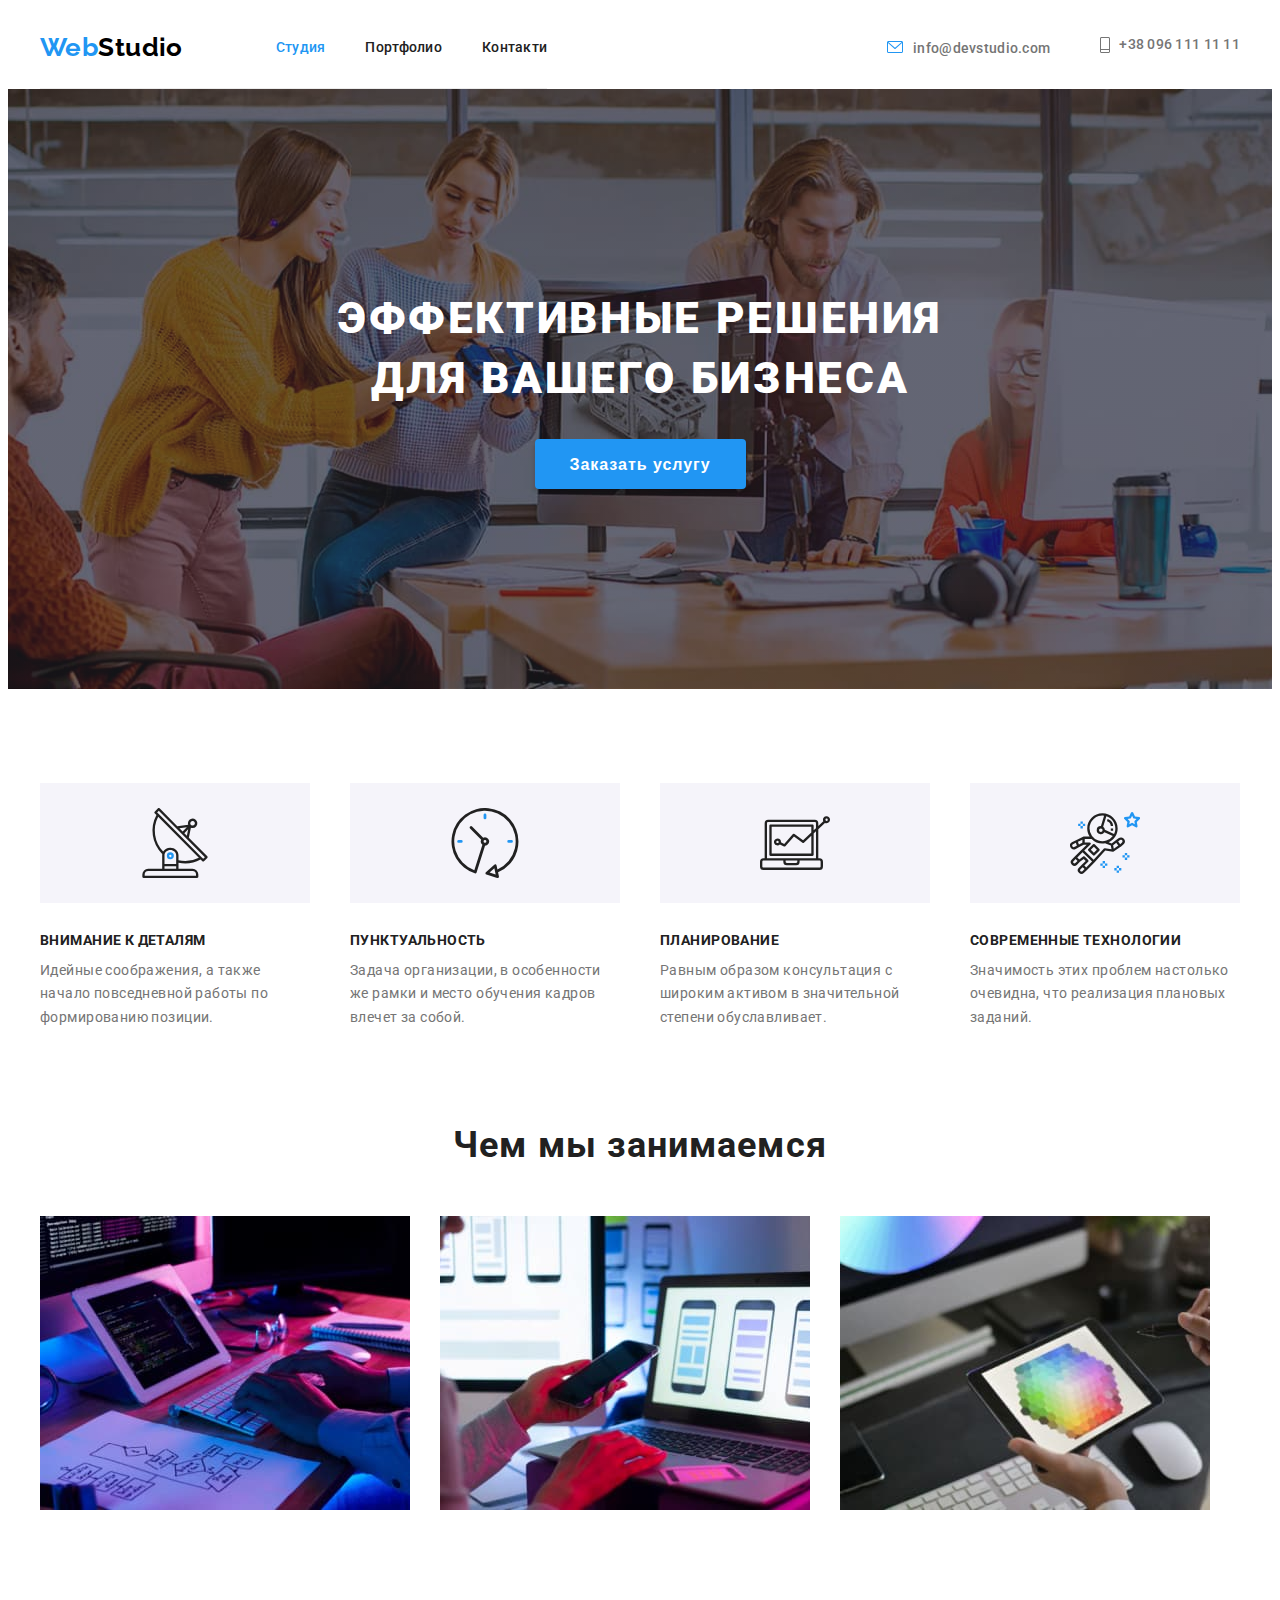
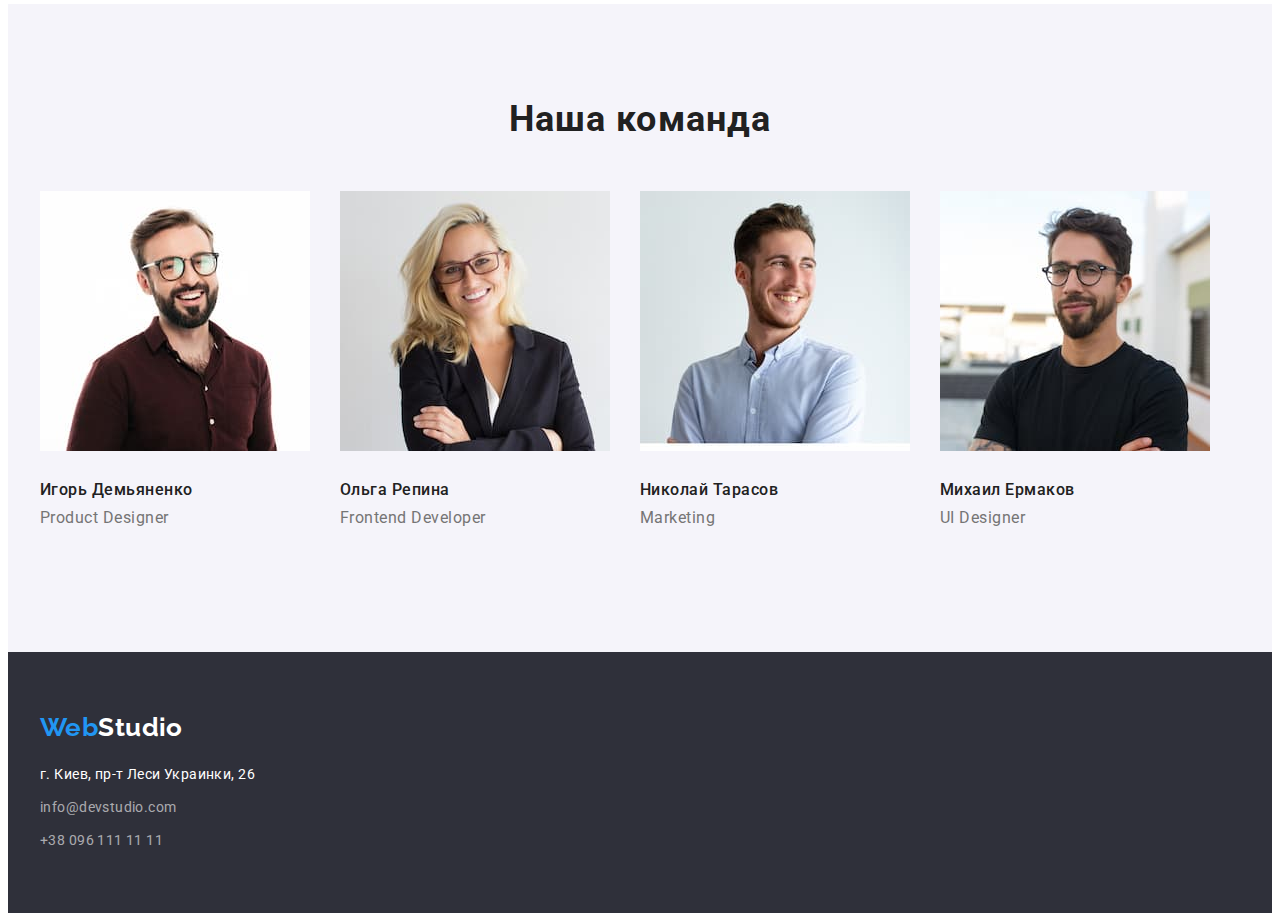
==== index.html @ 9625bd76 "создает фоновьіе изображения" ====
<!DOCTYPE html>
<html lang="ru">
  <head>
    <meta charset="UTF-8" />
    <meta http-equiv="X-UA-Compatible" content="IE=edge" />
    <meta name="viewport" content="width=, initial-scale=1.0" />
    <title>Студия</title>
    <link
      href="https://fonts.googleapis.com/css2?family=Raleway:wght@700&family=Roboto:wght@400;500;700;900&display=swap"
      rel="stylesheet"
    />
    <link
      rel="stylesheet"
      href="https://cdnjs.cloudflare.com/ajax/libs/modern-normalize/1.1.0/modern-normalize.min.css"
      integrity="sha512-wpPYUAdjBVSE4KJnH1VR1HeZfpl1ub8YT/NKx4PuQ5NmX2tKuGu6U/JRp5y+Y8XG2tV+wKQpNHVUX03MfMFn9Q=="
      crossorigin="anonymous"
      referrerpolicy="no-referrer"
    />
    <link rel="stylesheet" href="./css/styles.css" />
  </head>
  <body>
    <!--навігація сайту-->
    <header>
      <div class="container main-nav">
        <nav class="header">
          <a href="/" class="logo">Web<span class="logo-dark">Studio</span> </a>
          <ul class="site-nav list">
            <li class="item">
              <a href="./index.html" class="link current">Студия</a>
            </li>
            <li class="item">
              <a href="./portfolio.html" class="link">Портфолио</a>
            </li>
            <li class="item"><a href="#" class="link">Контакти</a></li>
          </ul>
        </nav>

        <ul class="contacts list">
          <li class="item">
            <a href="mailto:info@devstudio.com" class="link icon-mail">
              info@devstudio.com</a
            >
          </li>
          <li class="item">
            <a href="tel:+380961111111" class="link icon-tel">
              +38 096 111 11 11</a
            >
          </li>
        </ul>
      </div>
    </header>

    <!--main-->

    <main>
      <section class="hero">
        <div class="container">
          <h1 class="hero-title">Эффективные решения для вашего бизнеса</h1>
          <button type="button" class="btn">Заказать услугу</button>
        </div>
      </section>

      <section class="section">
        <div class="container">
          <h2 class="section-title visually-hidden">Особенности</h2>
          <ul class="preference list">
            <li>
              <h3 class="preference-title icon-antenna">Внимание к деталям</h3>
              <p class="preference-item">
                Идейные соображения, а также начало повседневной работы по
                формированию позиции.
              </p>
            </li>
            <li>
              <h3 class="preference-title icon-clock">Пунктуальность</h3>
              <p class="preference-item">
                Задача организации, в особенности же рамки и место обучения
                кадров влечет за собой.
              </p>
            </li>
            <li>
              <h3 class="preference-title icon-vect">Планирование</h3>
              <p class="preference-item">
                Равным образом консультация с широким активом в значительной
                степени обуславливает.
              </p>
            </li>
            <li>
              <h3 class="preference-title icon-astr">Современные технологии</h3>
              <p class="preference-item">
                Значимость этих проблем настолько очевидна, что реализация
                плановых заданий.
              </p>
            </li>
          </ul>
        </div>
      </section>

      <!--возможности-->

      <section class="section no-padding">
        <div class="container">
          <h2 class="section-title">Чем мы занимаемся</h2>

          <ul class="work list">
            <li class="work-item">
              <img
                src="./images/img-1.jpg"
                alt="разработка для ПК"
                width="370"
              />
            </li>
            <li class="work-item">
              <img
                src="./images/img-2.jpg"
                alt="разработка мобильньіх приложений"
                width="370"
              />
            </li>
            <li>
              <img
                src="./images/img-3.jpg"
                alt="работа с планшетом"
                width="370"
              />
            </li>
          </ul>
        </div>
      </section>

      <!--команда-->

      <section class="section team-section">
        <div class="container">
          <h2 class="section-title">Наша команда</h2>
          <ul class="team list">
            <li class="teacher">
              <img
                src="./images/img-4.jpg"
                alt="фото Игоря Демьяненко"
                width="270"
              />
              <div class="team-text">
                <h3 class="team-title">Игорь Демьяненко</h3>
                <p class="team-item">Product Designer</p>
              </div>
            </li>
            <li class="teacher">
              <img
                src="./images/img-5.jpg"
                alt="фото Ольги Репиной"
                width="270"
              />
              <div class="team-text">
                <h3 class="team-title">Ольга Репина</h3>
                <p class="team-item">Frontend Developer</p>
              </div>
            </li>
            <li class="teacher">
              <img
                src="./images/img-6.jpg"
                alt="фото Николая Тарасова"
                width="270"
              />
              <div class="team-text">
                <h3 class="team-title">Николай Тарасов</h3>
                <p class="team-item">Marketing</p>
              </div>
            </li>
            <li class="teacher">
              <img
                src="./images/img-7.jpg"
                alt="фото Михаила Ермакова"
                width="270"
              />
              <div class="team-text">
                <h3 class="team-title">Михаил Ермаков</h3>
                <p class="team-item">UI Designer</p>
              </div>
            </li>
          </ul>
        </div>
      </section>
    </main>

    <!--футер контактні дані-->
    <footer class="footer">
      <div class="container">
        <a href="/" class="logo-footer"
          >Web<span class="logo-light">Studio</span></a
        >
        <address>
          <ul class="list">
            <li class="address-item">
              <a class="map footer-margin" href="">
                г. Киев, пр-т Леси Украинки, 26</a
              >
            </li>
            <li class="address-item">
              <a
                class="link-footer footer-margin"
                href="mailto:info@devstudio.com"
                >info@devstudio.com</a
              >
            </li>
            <li class="address-item">
              <a class="link-footer" href="tel:+380961111111"
                >+38 096 111 11 11</a
              >
            </li>
          </ul>
        </address>
      </div>
    </footer>
  </body>
</html>
---- css/styles.css ----
:root {
  --primary-color-text: #757575;
  --color-accent: #2196f3;
  --color-title: #212121;
  --bgc-dark: #2f303a;
  --bgc-light: #f5f4fa;
  --bgc-wight: #ffffff;
  --backdown-tipical: 94px;
  --card-set-gap: 30px;
}

body {
  font-family: "Roboto", sans-serif;
  color: var(--primary-color-text);
  font-size: 14px;
  line-height: 1.71;
  letter-spacing: 0.03em;
}

/*---- утилитьі------*/
.list {
  list-style: none;
  text-decoration: none;
}

a {
  text-decoration: none;
  display: inline-block;
}

h1,
h2,
h3,
li,
p {
  margin: 0;
}

ul {
  margin: 0;
  padding-left: 0;
}

img {
  display: block;
  max-width: 100%;
  height: auto;
}

/*-----header ------ */

.container {
  width: 1200px;
  padding-left: 15px;
  padding-right: 15px;
  margin-left: auto;
  margin-right: auto;
}

.section {
  padding-top: var(--backdown-tipical);
  padding-bottom: var(--backdown-tipical);
}

.logo {
  font-family: "Raleway";
  font-weight: 700;
  font-size: 26px;
  line-height: 1.19;

  padding-top: 24px;
  padding-bottom: 25px;
  margin-right: 93px;

  display: inline-block;

  color: var(--color-accent);
}

.logo-dark {
  color: #000000;
}

.header .link.current {
  color: var(--color-accent);
}

.header {
  display: flex;
  margin-right: auto;
  border-bottom: 1px solid #ececec;
}

.main-nav,
.site-nav {
  display: flex;
  align-items: center;
}

.site-nav .item:not(:last-child) {
  margin-right: 40px;
}

.site-nav .link {
  font-weight: 500;
  font-size: 14px;
  line-height: 1.2;
  letter-spacing: 0.02em;
  color: var(--color-title);
}

.site-nav .link:hover,
.site-nav .link:focus {
  color: var(--color-accent);
}

.contacts {
  display: flex;
  align-items: center;
}

.contacts .item:not(:last-child) {
  margin-right: 50px;
}

.contacts .item {
  /* vertical-align: sub; */
  align-items: center;
}

.contacts .link {
  display: inline-flex;
  /* align-items: center; */
  /* vertical-align: sub; */

  font-weight: 500;
  font-size: 14px;
  line-height: 1.14;
  letter-spacing: 0.02em;

  color: var(--primary-color-text);
}

.contacts .link:hover,
.contacts .link:focus {
  color: var(--color-accent);
}

.icon-mail::before {
  content: "";
  width: 16px;
  height: 12px;
  margin-right: 10px;
  background-image: url(../images/mail.svg);
  background-size: contain;
}

.icon-tel::before {
  content: "";
  width: 10px;
  height: 16px;
  margin-right: 9px;
  background-image: url(../images/tel.svg);
  background-size: contain;
}
/*-----HERO------------*/
.hero {
  background-color: var(--bgc-dark);
  text-align: center;
  padding-top: 200px;
  padding-bottom: 200px;
  background-image: linear-gradient(
      to right,
      rgba(47, 48, 58, 0.4),
      rgba(47, 48, 58, 0.4)
    ),
    url("../images/hero-img.jpg ");
  background-position: center;
  background-size: cover;
}

.hero-title {
  font-weight: 900;
  font-size: 44px;
  line-height: 1.36;
  letter-spacing: 0.06em;
  text-transform: uppercase;

  width: 696px;
  margin: auto;

  color: #ffffff;
}

.btn {
  background: var(--color-accent);
  border: 1px solid transparent;

  font-weight: 700;
  font-size: 16px;
  line-height: 1.87;
  letter-spacing: 0.06em;

  min-width: 200px;
  height: 50px;
  box-shadow: 0px 4px 4px rgba(0, 0, 0, 0.15);
  border-radius: 4px;
  padding: 10px 34px;
  margin-top: 30px;

  color: #ffffff;
  cursor: pointer;
}

.btn:hover,
.btn:focus {
  background-color: rgb(24, 140, 232);
}

.section-title {
  font-weight: 700;
  font-size: 36px;
  line-height: 1.17;
  letter-spacing: 0.03em;
  text-align: center;
  margin-bottom: 50px;

  color: var(--color-title);
}

.work {
  /* margin-top: 50px; */
  display: flex;
  /* margin-left: -30px;
  margin-top: -30px; */
}

.work-item {
  margin-right: 30px;
}

.visually-hidden {
  position: absolute;
  clip: rect(0 0 0 0);
  width: 1px;
  height: 1px;
  margin: -1px;
  border: 0;
  padding: 0;
}

/*-------- preference -----------*/
.preference {
  padding-left: 0;
  display: flex;
  justify-content: space-between;
}

.no-padding {
  padding-top: calc(-1 * var(--backdown-tipical));
}

.preference-title {
  font-weight: 700;
  font-size: 14px;
  line-height: 1.14;
  text-transform: uppercase;
  padding-bottom: 10px;

  color: var(--color-title);
}

.preference-title::before {
  display: block;
  content: "";
  height: 120px;
  background-size: 70px;
  background-position: center;
  background-repeat: no-repeat;
  margin-bottom: 30px;
  background-color: #f5f4fa;
}

.icon-antenna::before {
  background-image: url(../images/antenna-1.svg);
}

.icon-clock::before {
  background-image: url(../images/clock.svg);
}

.icon-vect::before {
  background-image: url(../images/Vector.svg);
}

.icon-astr::before {
  background-image: url(../images/astronaut.svg);
}

.preference-item {
  max-width: 270px;
}

/*-------- team ------------*/

.team {
  /* text-align: center; */
  display: flex;
}

.team > .teacher:not(:last-child) {
  margin-right: 30px;
  /* flex-basis: calc(100% / 4 - var(--card-set-gap)); */
}

.team-section {
  background-color: #f5f4fa;
}

.team-title {
  font-weight: 500;
  font-size: 16px;
  line-height: 1.18;
  letter-spacing: 0.03em;

  color: var(--color-title);
}

.team-item {
  font-size: 16px;
  line-height: 1.18;
  letter-spacing: 0.03em;

  color: var(--primary-color-text);

  margin-top: 10px;
  /* margin-bottom: 16px; */
}

/* .team-item::after {
  display: block;
  content: "";
  height: 44px;
  background-color: orchid;
} */

.icon-fb::after {
  background-image: url(../images/);
}

.team-text {
  padding-top: var(--card-set-gap);
  padding-bottom: var(--card-set-gap);
}

/*-------- footer ---------*/

.footer {
  background-color: var(--bgc-dark);
  padding-top: 60px;
  padding-bottom: 60px;
}

.logo-light {
  color: #ffffff;
}

.logo-footer {
  font-family: "Raleway";
  font-weight: 700;
  font-size: 26px;
  line-height: 1.19;

  display: inline-block;
  color: var(--color-accent);
  margin-bottom: 20px;
}

address {
  font-style: normal;
}

.map {
  color: #ffffff;
}

.address-item {
  margin-bottom: 9px;
}

.address-item:last-child {
  margin-bottom: 0;
}

.link-footer {
  color: rgba(255, 255, 255, 0.6);
}

.link-footer:hover,
.link-footer:focus {
  color: #ffffff;
}

/*-------- portfolio ---------*/

.button {
  font-family: "Roboto", sans-serif;
  font-weight: 500;
  font-size: 16px;
  line-height: 1.63;
  letter-spacing: 0.03em;

  border: 1px solid transparent;
  border-radius: 4px;
  min-width: 73px;
  padding: 6px 22px;
  background: #f5f4fa;

  cursor: pointer;
}

.button:hover,
.button:focus {
  background: #2196f3;
  color: #ffffff;
}

.button-item {
  margin-right: 8px;
}

.button-item:last-child {
  margin-right: 0;
}

.button-list {
  display: flex;
  flex-wrap: wrap;
  justify-content: center;
  margin-bottom: 50px;
}

.gallery-title {
  font-weight: 700;
  font-size: 18px;
  line-height: 2;

  letter-spacing: 0.06em;

  color: var(--color-title);
}
.gallery-item {
  font-size: 16px;
  line-height: 1.88;
  margin-top: 4px;

  color: var(--primary-color-text);
}

.gallery {
  padding: 0;
  margin: 0;
  list-style: none;
  margin-top: calc(-1 * var(--card-set-gap));
  margin-right: calc(-1 * var(--card-set-gap));

  display: flex;
  flex-wrap: wrap;
}

.gallery > .card-item {
  margin-right: var(--card-set-gap);
  margin-top: var(--card-set-gap);
  flex-basis: calc(100% / 3 - var(--card-set-gap));
}

/* .card-list:nth-child(3n) {
  margin-right: 0px;
} */

.card-text {
  padding-top: 20px;
  padding-right: 24px;
  padding-bottom: 20px;
  padding-left: 24px;
  border: 1px solid #eeeeee;
}
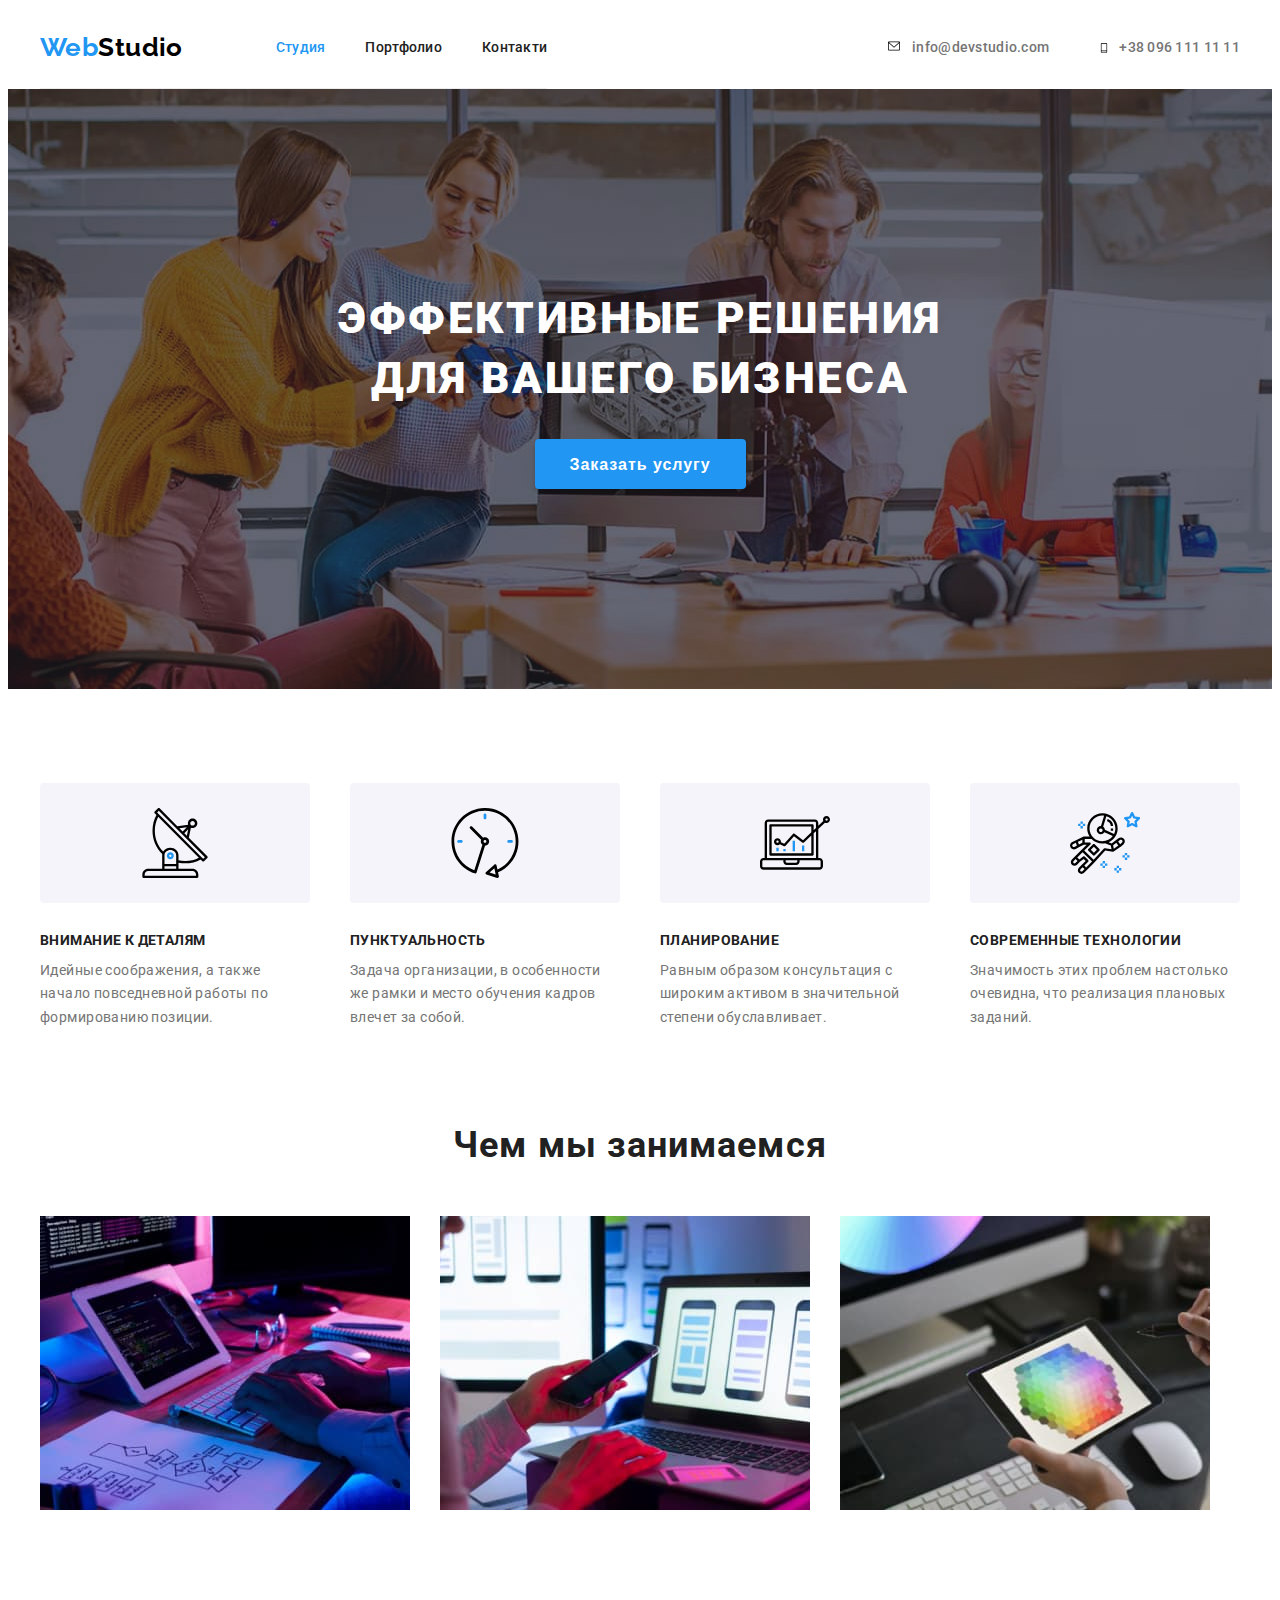
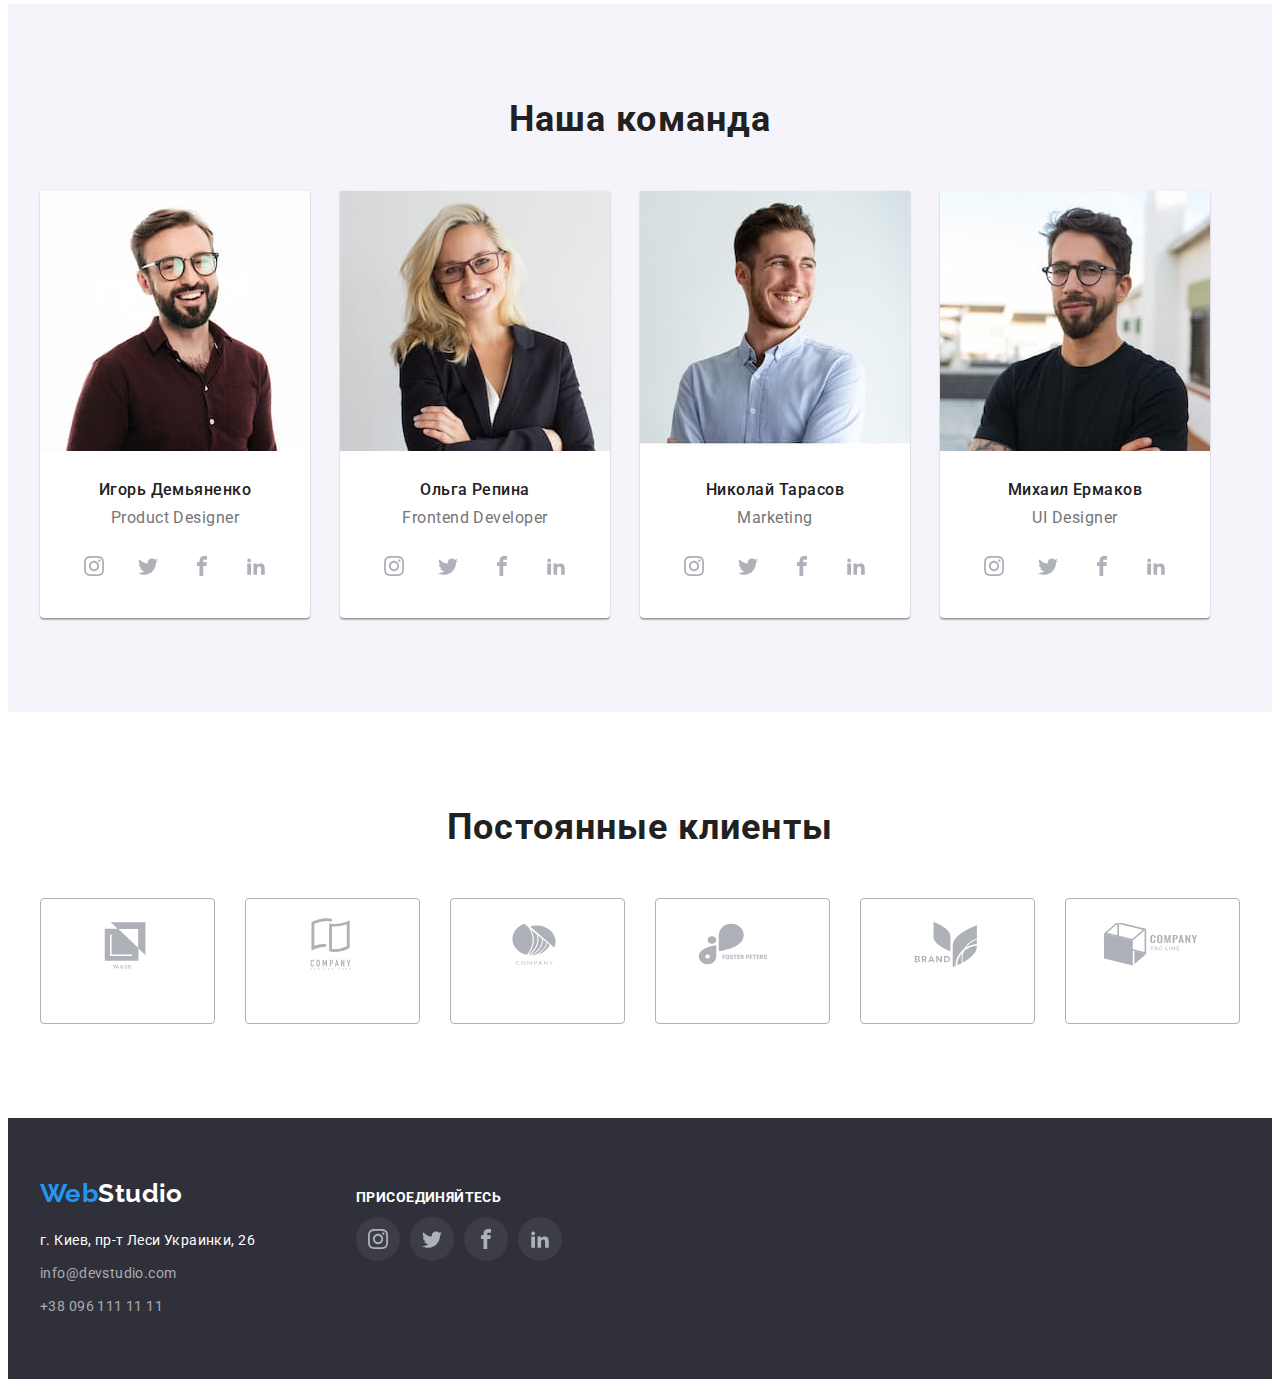
==== commit e5ae9c23: "создает декоративньіе элементьі" ====
--- a/index.html
+++ b/index.html
@@ -36,13 +36,19 @@
         </nav>
 
         <ul class="contacts list">
-          <li class="item">
-            <a href="mailto:info@devstudio.com" class="link icon-mail">
+          <li class="icon-item">
+            <a href="mailto:info@devstudio.com" class="icon-link link">
+              <svg class="icon-img" width="16" height="12">
+                <use href="./images/icons.svg#icon-mail"></use>
+              </svg>
               info@devstudio.com</a
             >
           </li>
-          <li class="item">
-            <a href="tel:+380961111111" class="link icon-tel">
+          <li class="icon-item">
+            <a href="tel:+380961111111" class="icon-link link">
+              <svg class="icon-img" width="10" height="16">
+                <use href="./images/icons.svg#icon-tel"></use>
+              </svg>
               +38 096 111 11 11</a
             >
           </li>
@@ -65,6 +71,11 @@
           <h2 class="section-title visually-hidden">Особенности</h2>
           <ul class="preference list">
             <li>
+              <div class="preference-icon">
+                <svg width="70" height="70">
+                  <use href="./images/icons.svg#icon-antenna-1"></use>
+                </svg>
+              </div>
               <h3 class="preference-title icon-antenna">Внимание к деталям</h3>
               <p class="preference-item">
                 Идейные соображения, а также начало повседневной работы по
@@ -72,21 +83,36 @@
               </p>
             </li>
             <li>
-              <h3 class="preference-title icon-clock">Пунктуальность</h3>
+              <div class="preference-icon">
+                <svg width="70" height="70">
+                  <use href="./images/icons.svg#icon-clock"></use>
+                </svg>
+              </div>
+              <h3 class="preference-title">Пунктуальность</h3>
               <p class="preference-item">
                 Задача организации, в особенности же рамки и место обучения
                 кадров влечет за собой.
               </p>
             </li>
             <li>
-              <h3 class="preference-title icon-vect">Планирование</h3>
+              <div class="preference-icon">
+                <svg width="70" height="70">
+                  <use href="./images/icons.svg#icon-vector"></use>
+                </svg>
+              </div>
+              <h3 class="preference-title">Планирование</h3>
               <p class="preference-item">
                 Равным образом консультация с широким активом в значительной
                 степени обуславливает.
               </p>
             </li>
             <li>
-              <h3 class="preference-title icon-astr">Современные технологии</h3>
+              <div class="preference-icon">
+                <svg width="70" height="70">
+                  <use href="./images/icons.svg#icon-astronaut"></use>
+                </svg>
+              </div>
+              <h3 class="preference-title">Современные технологии</h3>
               <p class="preference-item">
                 Значимость этих проблем настолько очевидна, что реализация
                 плановых заданий.
@@ -143,6 +169,40 @@
               <div class="team-text">
                 <h3 class="team-title">Игорь Демьяненко</h3>
                 <p class="team-item">Product Designer</p>
+
+                <ul class="masters-soc-list">
+                  <li class="masters-soc-item list">
+                    <a href="" class="masters-soc-link">
+                      <svg class="masters-soc-icon" width="20" height="20">
+                        <use href="./images/icons.svg#icon-instagram"></use>
+                      </svg>
+                    </a>
+                  </li>
+
+                  <li class="masters-soc-item list">
+                    <a href="" class="masters-soc-link">
+                      <svg class="masters-soc-icon" width="20" height="20">
+                        <use href="./images/icons.svg#icon-twitter1"></use>
+                      </svg>
+                    </a>
+                  </li>
+
+                  <li class="masters-soc-item list">
+                    <a href="" class="masters-soc-link">
+                      <svg class="masters-soc-icon" width="20" height="20">
+                        <use href="./images/icons.svg#icon-facebook1"></use>
+                      </svg>
+                    </a>
+                  </li>
+
+                  <li class="masters-soc-item list">
+                    <a href="" class="masters-soc-link">
+                      <svg class="masters-soc-icon" width="20" height="20">
+                        <use href="./images/icons.svg#icon-linkedin"></use>
+                      </svg>
+                    </a>
+                  </li>
+                </ul>
               </div>
             </li>
             <li class="teacher">
@@ -154,6 +214,40 @@
               <div class="team-text">
                 <h3 class="team-title">Ольга Репина</h3>
                 <p class="team-item">Frontend Developer</p>
+
+                <ul class="masters-soc-list">
+                  <li class="masters-soc-item list">
+                    <a href="" class="masters-soc-link">
+                      <svg class="masters-soc-icon" width="20" height="20">
+                        <use href="./images/icons.svg#icon-instagram"></use>
+                      </svg>
+                    </a>
+                  </li>
+
+                  <li class="masters-soc-item list">
+                    <a href="" class="masters-soc-link">
+                      <svg class="masters-soc-icon" width="20" height="20">
+                        <use href="./images/icons.svg#icon-twitter1"></use>
+                      </svg>
+                    </a>
+                  </li>
+
+                  <li class="masters-soc-item list">
+                    <a href="" class="masters-soc-link">
+                      <svg class="masters-soc-icon" width="20" height="20">
+                        <use href="./images/icons.svg#icon-facebook1"></use>
+                      </svg>
+                    </a>
+                  </li>
+
+                  <li class="masters-soc-item list">
+                    <a href="" class="masters-soc-link">
+                      <svg class="masters-soc-icon" width="20" height="20">
+                        <use href="./images/icons.svg#icon-linkedin"></use>
+                      </svg>
+                    </a>
+                  </li>
+                </ul>
               </div>
             </li>
             <li class="teacher">
@@ -165,6 +259,40 @@
               <div class="team-text">
                 <h3 class="team-title">Николай Тарасов</h3>
                 <p class="team-item">Marketing</p>
+
+                <ul class="masters-soc-list">
+                  <li class="masters-soc-item list">
+                    <a href="" class="masters-soc-link">
+                      <svg class="masters-soc-icon" width="20" height="20">
+                        <use href="./images/icons.svg#icon-instagram"></use>
+                      </svg>
+                    </a>
+                  </li>
+
+                  <li class="masters-soc-item list">
+                    <a href="" class="masters-soc-link">
+                      <svg class="masters-soc-icon" width="20" height="20">
+                        <use href="./images/icons.svg#icon-twitter1"></use>
+                      </svg>
+                    </a>
+                  </li>
+
+                  <li class="masters-soc-item list">
+                    <a href="" class="masters-soc-link">
+                      <svg class="masters-soc-icon" width="20" height="20">
+                        <use href="./images/icons.svg#icon-facebook1"></use>
+                      </svg>
+                    </a>
+                  </li>
+
+                  <li class="masters-soc-item list">
+                    <a href="" class="masters-soc-link">
+                      <svg class="masters-soc-icon" width="20" height="20">
+                        <use href="./images/icons.svg#icon-linkedin"></use>
+                      </svg>
+                    </a>
+                  </li>
+                </ul>
               </div>
             </li>
             <li class="teacher">
@@ -176,7 +304,93 @@
               <div class="team-text">
                 <h3 class="team-title">Михаил Ермаков</h3>
                 <p class="team-item">UI Designer</p>
-              </div>
+
+                <ul class="masters-soc-list">
+                  <li class="masters-soc-item list">
+                    <a href="" class="masters-soc-link">
+                      <svg class="masters-soc-icon" width="20" height="20">
+                        <use href="./images/icons.svg#icon-instagram"></use>
+                      </svg>
+                    </a>
+                  </li>
+
+                  <li class="masters-soc-item list">
+                    <a href="" class="masters-soc-link">
+                      <svg class="masters-soc-icon" width="20" height="20">
+                        <use href="./images/icons.svg#icon-twitter1"></use>
+                      </svg>
+                    </a>
+                  </li>
+
+                  <li class="masters-soc-item list">
+                    <a href="" class="masters-soc-link">
+                      <svg class="masters-soc-icon" width="20" height="20">
+                        <use href="./images/icons.svg#icon-facebook1"></use>
+                      </svg>
+                    </a>
+                  </li>
+
+                  <li class="masters-soc-item list">
+                    <a href="" class="masters-soc-link">
+                      <svg class="masters-soc-icon" width="20" height="20">
+                        <use href="./images/icons.svg#icon-linkedin"></use>
+                      </svg>
+                    </a>
+                  </li>
+                </ul>
+              </div>
+            </li>
+          </ul>
+        </div>
+      </section>
+
+      <!--клиенты-->
+
+      <section class="section client">
+        <div class="container">
+          <h2 class="client-title">Постоянные клиенты</h2>
+          <ul class="client-list list">
+            <li class="client-item">
+              <a>
+                <svg width="106" height="60">
+                  <use href="./images/icons.svg#icon-logo-ya"></use>
+                </svg>
+              </a>
+            </li>
+            <li class="client-item">
+              <a>
+                <svg width="106" height="60">
+                  <use href="./images/icons.svg#icon-logo-tagline"></use>
+                </svg>
+              </a>
+            </li>
+            <li class="client-item">
+              <a>
+                <svg width="106" height="60">
+                  <use href="./images/icons.svg#icon-logo-company"></use>
+                </svg>
+              </a>
+            </li>
+            <li class="client-item">
+              <a>
+                <svg width="106" height="60">
+                  <use href="./images/icons.svg#icon-logo-foster"></use>
+                </svg>
+              </a>
+            </li>
+            <li class="client-item">
+              <a>
+                <svg width="106" height="60">
+                  <use href="./images/icons.svg#icon-logo-brand"></use>
+                </svg>
+              </a>
+            </li>
+            <li class="client-item">
+              <a>
+                <svg width="106" height="60">
+                  <use href="./images/icons.svg#icon-logo-tag"></use>
+                </svg>
+              </a>
             </li>
           </ul>
         </div>
@@ -186,30 +400,71 @@
     <!--футер контактні дані-->
     <footer class="footer">
       <div class="container">
-        <a href="/" class="logo-footer"
-          >Web<span class="logo-light">Studio</span></a
-        >
-        <address>
-          <ul class="list">
-            <li class="address-item">
-              <a class="map footer-margin" href="">
-                г. Киев, пр-т Леси Украинки, 26</a
-              >
-            </li>
-            <li class="address-item">
-              <a
-                class="link-footer footer-margin"
-                href="mailto:info@devstudio.com"
-                >info@devstudio.com</a
-              >
-            </li>
-            <li class="address-item">
-              <a class="link-footer" href="tel:+380961111111"
-                >+38 096 111 11 11</a
-              >
-            </li>
-          </ul>
-        </address>
+        <div class="footer-soc">
+          <a href="/" class="logo-footer"
+            >Web<span class="logo-light">Studio</span></a
+          >
+          <address>
+            <ul class="list">
+              <li class="address-item">
+                <a class="map footer-margin" href="">
+                  г. Киев, пр-т Леси Украинки, 26</a
+                >
+              </li>
+              <li class="address-item">
+                <a
+                  class="link-footer footer-margin"
+                  href="mailto:info@devstudio.com"
+                  >info@devstudio.com</a
+                >
+              </li>
+              <li class="address-item">
+                <a class="link-footer" href="tel:+380961111111"
+                  >+38 096 111 11 11</a
+                >
+              </li>
+            </ul>
+          </address>
+        </div>
+
+        <div class="container soc-list">
+          <div>
+            <h4 class="join">Присоединяйтесь</h4>
+            <ul class="masters-soc-list">
+              <li class="masters-soc-item list">
+                <a href="" class="masters-soc-link">
+                  <svg class="masters-soc-icon" width="20" height="20">
+                    <use href="./images/icons.svg#icon-instagram"></use>
+                  </svg>
+                </a>
+              </li>
+
+              <li class="masters-soc-item list">
+                <a href="" class="masters-soc-link">
+                  <svg class="masters-soc-icon" width="20" height="20">
+                    <use href="./images/icons.svg#icon-twitter1"></use>
+                  </svg>
+                </a>
+              </li>
+
+              <li class="masters-soc-item list">
+                <a href="" class="masters-soc-link">
+                  <svg class="masters-soc-icon" width="20" height="20">
+                    <use href="./images/icons.svg#icon-facebook1"></use>
+                  </svg>
+                </a>
+              </li>
+
+              <li class="masters-soc-item list">
+                <a href="" class="masters-soc-link">
+                  <svg class="masters-soc-icon" width="20" height="20">
+                    <use href="./images/icons.svg#icon-linkedin"></use>
+                  </svg>
+                </a>
+              </li>
+            </ul>
+          </div>
+        </div>
       </div>
     </footer>
   </body>
--- a/css/styles.css
+++ b/css/styles.css
@@ -117,19 +117,15 @@
 .contacts {
   display: flex;
   align-items: center;
-}
-
-.contacts .item:not(:last-child) {
+  justify-content: center;
+}
+
+.contacts .icon-item:not(:last-child) {
   margin-right: 50px;
 }
 
-.contacts .item {
-  /* vertical-align: sub; */
-  align-items: center;
-}
-
 .contacts .link {
-  display: inline-flex;
+  display: flex;
   /* align-items: center; */
   /* vertical-align: sub; */
 
@@ -140,29 +136,23 @@
 
   color: var(--primary-color-text);
 }
-
 .contacts .link:hover,
 .contacts .link:focus {
   color: var(--color-accent);
 }
 
-.icon-mail::before {
-  content: "";
-  width: 16px;
-  height: 12px;
+.icon-img {
+  display: flex;
+  align-items: center;
+  justify-content: center;
+
   margin-right: 10px;
-  background-image: url(../images/mail.svg);
-  background-size: contain;
-}
-
-.icon-tel::before {
-  content: "";
-  width: 10px;
-  height: 16px;
-  margin-right: 9px;
-  background-image: url(../images/tel.svg);
-  background-size: contain;
-}
+}
+
+.icon-link:hover .icon-img {
+  fill: var(--color-accent);
+}
+
 /*-----HERO------------*/
 .hero {
   background-color: var(--bgc-dark);
@@ -270,42 +260,33 @@
   color: var(--color-title);
 }
 
-.preference-title::before {
-  display: block;
-  content: "";
-  height: 120px;
-  background-size: 70px;
-  background-position: center;
-  background-repeat: no-repeat;
-  margin-bottom: 30px;
-  background-color: #f5f4fa;
-}
-
-.icon-antenna::before {
-  background-image: url(../images/antenna-1.svg);
-}
-
-.icon-clock::before {
-  background-image: url(../images/clock.svg);
-}
-
-.icon-vect::before {
-  background-image: url(../images/Vector.svg);
-}
-
-.icon-astr::before {
-  background-image: url(../images/astronaut.svg);
-}
-
 .preference-item {
   max-width: 270px;
 }
 
+.preference-icon {
+  display: flex;
+  align-items: center;
+  justify-content: center;
+
+  background-color: var(--bgc-light);
+  height: 120px;
+  max-width: 270px;
+  margin-bottom: 30px;
+  border-radius: 4px;
+}
+
 /*-------- team ------------*/
 
 .team {
-  /* text-align: center; */
-  display: flex;
+  display: flex;
+}
+
+.teacher {
+  background-color: #ffffff;
+  box-shadow: 0px 1px 3px rgba(0, 0, 0, 0.12), 0px 1px 1px rgba(0, 0, 0, 0.14),
+    0px 2px 1px rgba(0, 0, 0, 0.2);
+  border-radius: 0px 0px 4px 4px;
 }
 
 .team > .teacher:not(:last-child) {
@@ -337,20 +318,42 @@
   /* margin-bottom: 16px; */
 }
 
-/* .team-item::after {
-  display: block;
-  content: "";
-  height: 44px;
-  background-color: orchid;
-} */
-
-.icon-fb::after {
-  background-image: url(../images/);
-}
-
 .team-text {
   padding-top: var(--card-set-gap);
   padding-bottom: var(--card-set-gap);
+  padding-right: 32px;
+  padding-left: 32px;
+  text-align: center;
+}
+
+.masters-soc-list {
+  display: flex;
+  justify-content: center;
+  margin-top: 16px;
+}
+
+.masters-soc-item + .masters-soc-item {
+  margin-left: 10px;
+}
+
+.masters-soc-link {
+  display: flex;
+  align-items: center;
+  justify-content: center;
+
+  width: 44px;
+  height: 44px;
+  border-radius: 50%;
+  color: #afb1b8;
+}
+
+.masters-soc-icon {
+  fill: currentColor;
+}
+
+.masters-soc-link:hover {
+  color: #ffffff;
+  background-color: var(--color-accent);
 }
 
 /*-------- footer ---------*/
@@ -378,6 +381,7 @@
 
 address {
   font-style: normal;
+  width: 231px;
 }
 
 .map {
@@ -401,6 +405,64 @@
   color: #ffffff;
 }
 
+.join {
+  line-height: 1.14px;
+  letter-spacing: 0.03em;
+  text-transform: uppercase;
+  color: #ffffff;
+
+  /* padding-top: 12px; */
+}
+
+.footer .container {
+  display: flex;
+}
+
+.soc-list {
+  margin-left: 70px;
+}
+.masters-soc-link {
+  background-color: #ffffff10;
+}
+
+/* ------------ client ---- */
+
+.client-list {
+  display: flex;
+}
+
+.client-title {
+  margin-bottom: 50px;
+  text-align: center;
+
+  font-size: 36px;
+  line-height: 1.17;
+  text-align: center;
+  letter-spacing: 0.03em;
+
+  color: var(--color-title);
+}
+.client-item {
+  display: block;
+  align-items: center;
+  justify-content: center;
+  padding: 16px 32px;
+  border: 1px solid #afb1b8;
+  border-radius: 4px;
+  fill: #afb1b8;
+
+  width: 170px;
+  height: 92px;
+}
+
+.client-item:hover {
+  fill: var(--color-accent);
+  border-color: var(--color-accent);
+}
+
+.client-item:not(:last-child) {
+  margin-right: 30px;
+}
 /*-------- portfolio ---------*/
 
 .button {
@@ -427,6 +489,12 @@
 
 .button-item {
   margin-right: 8px;
+}
+
+.button-item:hover,
+.button-item:focus {
+  box-shadow: 0px 3px 1px rgba(0, 0, 0, 0.1), 0px 1px 2px rgba(0, 0, 0, 0.08),
+    0px 2px 2px rgba(0, 0, 0, 0.12);
 }
 
 .button-item:last-child {
@@ -474,9 +542,10 @@
   flex-basis: calc(100% / 3 - var(--card-set-gap));
 }
 
-/* .card-list:nth-child(3n) {
-  margin-right: 0px;
-} */
+.gallery > .card-item:hover {
+  box-shadow: 0px 1px 1px rgba(0, 0, 0, 0.12), 0px 4px 4px rgba(0, 0, 0, 0.06),
+    1px 4px 6px rgba(0, 0, 0, 0.16);
+}
 
 .card-text {
   padding-top: 20px;
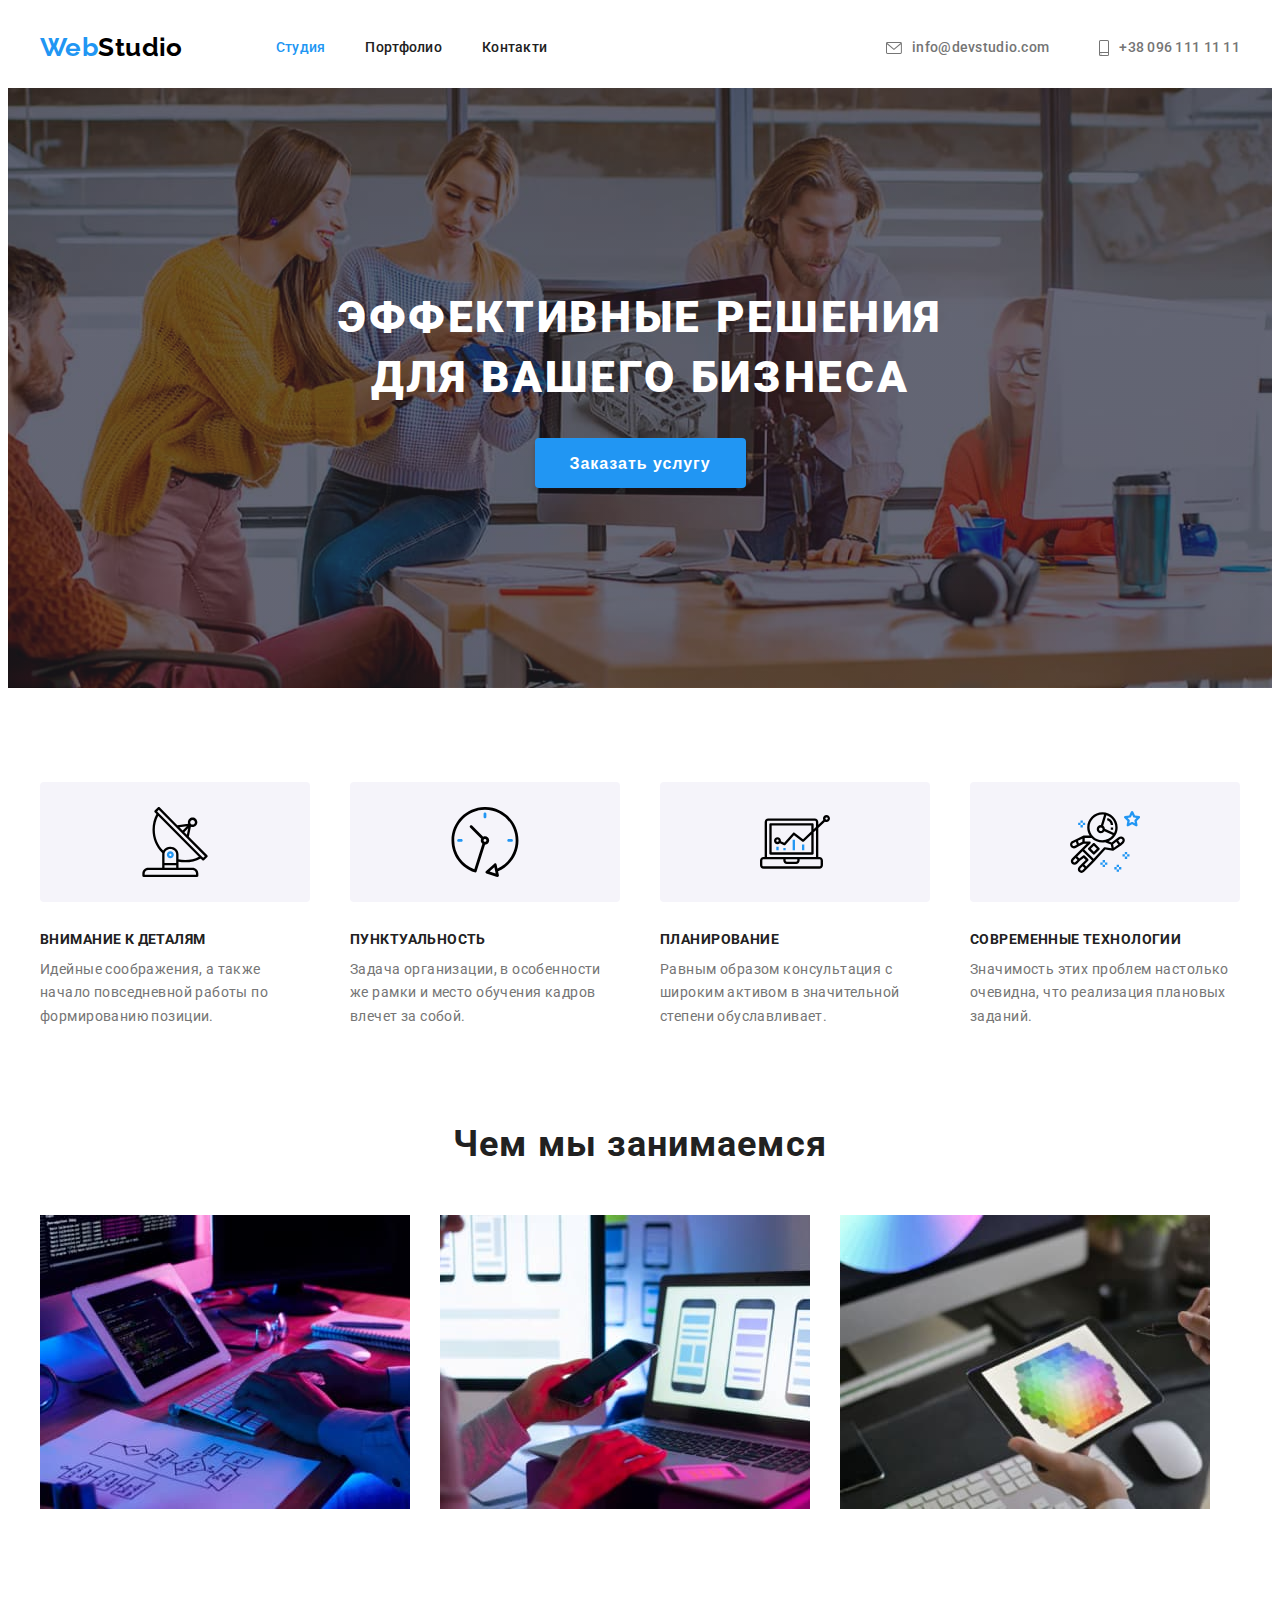
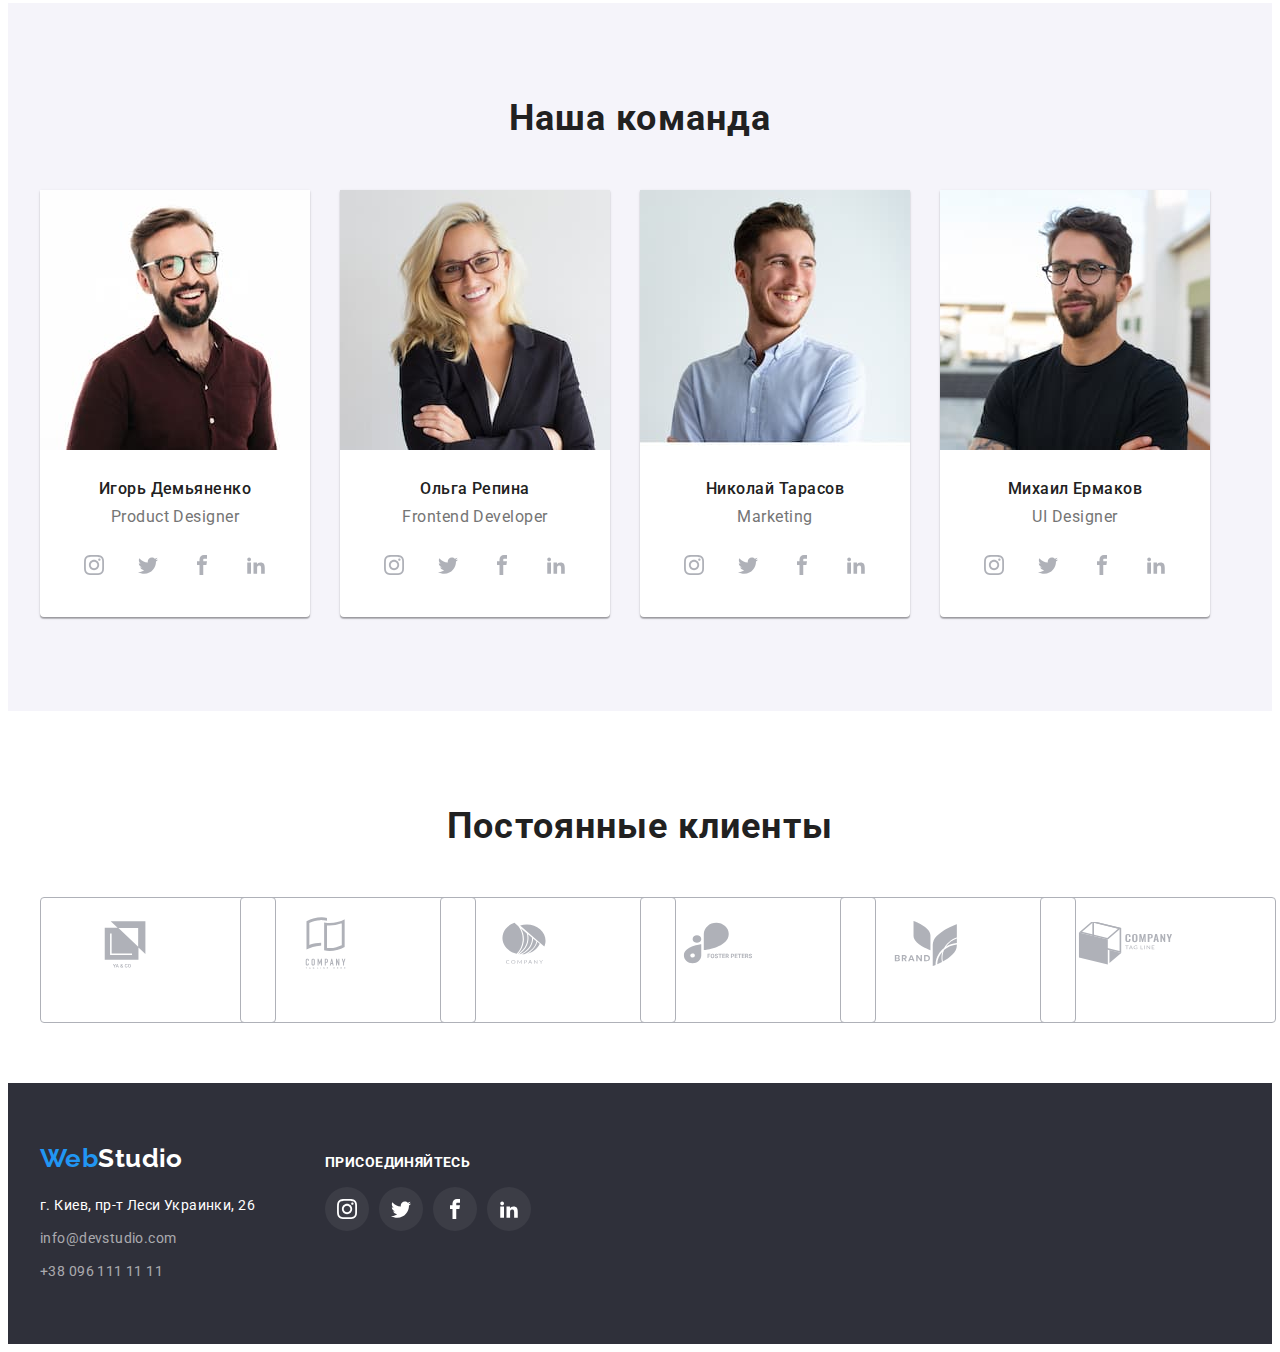
==== commit 6f84f749: "устанавливает правильньій ховер" ====
--- a/index.html
+++ b/index.html
@@ -351,42 +351,42 @@
           <h2 class="client-title">Постоянные клиенты</h2>
           <ul class="client-list list">
             <li class="client-item">
-              <a>
+              <a href="" class="client-link">
                 <svg width="106" height="60">
                   <use href="./images/icons.svg#icon-logo-ya"></use>
                 </svg>
               </a>
             </li>
             <li class="client-item">
-              <a>
+              <a href="" class="client-link">
                 <svg width="106" height="60">
                   <use href="./images/icons.svg#icon-logo-tagline"></use>
                 </svg>
               </a>
             </li>
             <li class="client-item">
-              <a>
+              <a href="" class="client-link">
                 <svg width="106" height="60">
                   <use href="./images/icons.svg#icon-logo-company"></use>
                 </svg>
               </a>
             </li>
             <li class="client-item">
-              <a>
+              <a href="" class="client-link">
                 <svg width="106" height="60">
                   <use href="./images/icons.svg#icon-logo-foster"></use>
                 </svg>
               </a>
             </li>
             <li class="client-item">
-              <a>
+              <a href="" class="client-link">
                 <svg width="106" height="60">
                   <use href="./images/icons.svg#icon-logo-brand"></use>
                 </svg>
               </a>
             </li>
             <li class="client-item">
-              <a>
+              <a href="" class="client-link">
                 <svg width="106" height="60">
                   <use href="./images/icons.svg#icon-logo-tag"></use>
                 </svg>
@@ -427,37 +427,37 @@
           </address>
         </div>
 
-        <div class="container soc-list">
+        <div class="soc-tumb">
           <div>
             <h4 class="join">Присоединяйтесь</h4>
             <ul class="masters-soc-list">
-              <li class="masters-soc-item list">
-                <a href="" class="masters-soc-link">
-                  <svg class="masters-soc-icon" width="20" height="20">
+              <li class="footer-soc-item list">
+                <a href="" class="footer-soc-link">
+                  <svg class="footer-soc-icon" width="20" height="20">
                     <use href="./images/icons.svg#icon-instagram"></use>
                   </svg>
                 </a>
               </li>
 
-              <li class="masters-soc-item list">
-                <a href="" class="masters-soc-link">
-                  <svg class="masters-soc-icon" width="20" height="20">
+              <li class="footer-soc-item list">
+                <a href="" class="footer-soc-link">
+                  <svg class="footer-soc-icon" width="20" height="20">
                     <use href="./images/icons.svg#icon-twitter1"></use>
                   </svg>
                 </a>
               </li>
 
-              <li class="masters-soc-item list">
-                <a href="" class="masters-soc-link">
-                  <svg class="masters-soc-icon" width="20" height="20">
+              <li class="footer-soc-item list">
+                <a href="" class="footer-soc-link">
+                  <svg class="footer-soc-icon" width="20" height="20">
                     <use href="./images/icons.svg#icon-facebook1"></use>
                   </svg>
                 </a>
               </li>
 
-              <li class="masters-soc-item list">
-                <a href="" class="masters-soc-link">
-                  <svg class="masters-soc-icon" width="20" height="20">
+              <li class="footer-soc-item list">
+                <a href="" class="footer-soc-link">
+                  <svg class="footer-soc-icon" width="20" height="20">
                     <use href="./images/icons.svg#icon-linkedin"></use>
                   </svg>
                 </a>
--- a/css/styles.css
+++ b/css/styles.css
@@ -31,6 +31,7 @@
 h1,
 h2,
 h3,
+h4,
 li,
 p {
   margin: 0;
@@ -88,6 +89,9 @@
 .header {
   display: flex;
   margin-right: auto;
+}
+
+.header-bordrer {
   border-bottom: 1px solid #ececec;
 }
 
@@ -124,10 +128,9 @@
   margin-right: 50px;
 }
 
-.contacts .link {
-  display: flex;
-  /* align-items: center; */
-  /* vertical-align: sub; */
+.contacts .icon-link {
+  display: flex;
+  align-items: center;
 
   font-weight: 500;
   font-size: 14px;
@@ -136,6 +139,7 @@
 
   color: var(--primary-color-text);
 }
+
 .contacts .link:hover,
 .contacts .link:focus {
   color: var(--color-accent);
@@ -145,11 +149,13 @@
   display: flex;
   align-items: center;
   justify-content: center;
+  fill: var(--primary-color-text);
 
   margin-right: 10px;
 }
 
-.icon-link:hover .icon-img {
+.icon-link:hover .icon-img,
+.icon-link:focus .icon-img {
   fill: var(--color-accent);
 }
 
@@ -167,6 +173,10 @@
     url("../images/hero-img.jpg ");
   background-position: center;
   background-size: cover;
+  background-repeat: no-repeat;
+  max-width: 1600px;
+  margin-left: auto;
+  margin-right: auto;
 }
 
 .hero-title {
@@ -219,10 +229,7 @@
 }
 
 .work {
-  /* margin-top: 50px; */
-  display: flex;
-  /* margin-left: -30px;
-  margin-top: -30px; */
+  display: flex;
 }
 
 .work-item {
@@ -255,7 +262,7 @@
   font-size: 14px;
   line-height: 1.14;
   text-transform: uppercase;
-  padding-bottom: 10px;
+  margin-bottom: 10px;
 
   color: var(--color-title);
 }
@@ -351,9 +358,55 @@
   fill: currentColor;
 }
 
-.masters-soc-link:hover {
+.masters-soc-link:hover,
+.masters-soc-link:focus {
   color: #ffffff;
   background-color: var(--color-accent);
+}
+
+/* ------------ client ---- */
+
+.client-list {
+  display: flex;
+}
+
+.client-title {
+  margin-bottom: 50px;
+  text-align: center;
+
+  font-size: 36px;
+  line-height: 1.17;
+  text-align: center;
+  letter-spacing: 0.03em;
+
+  color: var(--color-title);
+}
+.client-item {
+  width: 170px;
+  height: 92px;
+}
+
+.client-link {
+  display: block;
+  align-items: center;
+  justify-content: center;
+  padding: 16px 32px;
+  border: 1px solid #afb1b8;
+  border-radius: 4px;
+  fill: #afb1b8;
+
+  width: 100%;
+  height: 100%;
+}
+
+.client-link:hover,
+.client-link:focus {
+  fill: var(--color-accent);
+  border-color: var(--color-accent);
+}
+
+.client-item:not(:last-child) {
+  margin-right: 30px;
 }
 
 /*-------- footer ---------*/
@@ -381,7 +434,6 @@
 
 address {
   font-style: normal;
-  width: 231px;
 }
 
 .map {
@@ -406,62 +458,45 @@
 }
 
 .join {
-  line-height: 1.14px;
+  line-height: 1.14;
   letter-spacing: 0.03em;
   text-transform: uppercase;
   color: #ffffff;
-
-  /* padding-top: 12px; */
+}
+
+.soc-tumb {
+  display: flex;
+  margin-left: 70px;
 }
 
 .footer .container {
   display: flex;
-}
-
-.soc-list {
-  margin-left: 70px;
-}
-.masters-soc-link {
+  align-items: baseline;
+}
+
+.footer-soc-link {
+  display: flex;
+  align-items: center;
+  justify-content: center;
+
+  width: 44px;
+  height: 44px;
+  border-radius: 50%;
   background-color: #ffffff10;
-}
-
-/* ------------ client ---- */
-
-.client-list {
-  display: flex;
-}
-
-.client-title {
-  margin-bottom: 50px;
-  text-align: center;
-
-  font-size: 36px;
-  line-height: 1.17;
-  text-align: center;
-  letter-spacing: 0.03em;
-
-  color: var(--color-title);
-}
-.client-item {
-  display: block;
-  align-items: center;
-  justify-content: center;
-  padding: 16px 32px;
-  border: 1px solid #afb1b8;
-  border-radius: 4px;
-  fill: #afb1b8;
-
-  width: 170px;
-  height: 92px;
-}
-
-.client-item:hover {
-  fill: var(--color-accent);
-  border-color: var(--color-accent);
-}
-
-.client-item:not(:last-child) {
-  margin-right: 30px;
+  color: #ffffff;
+}
+
+.footer-soc-item:not(:last-child) {
+  margin-right: 10px;
+}
+
+.footer-soc-icon {
+  fill: currentColor;
+}
+
+.footer-soc-link:hover,
+.footer-soc-link:focus {
+  background-color: var(--color-accent);
 }
 /*-------- portfolio ---------*/
 
@@ -485,16 +520,12 @@
 .button:focus {
   background: #2196f3;
   color: #ffffff;
+  box-shadow: 0px 3px 1px rgba(0, 0, 0, 0.1), 0px 1px 2px rgba(0, 0, 0, 0.08),
+    0px 2px 2px rgba(0, 0, 0, 0.12);
 }
 
 .button-item {
   margin-right: 8px;
-}
-
-.button-item:hover,
-.button-item:focus {
-  box-shadow: 0px 3px 1px rgba(0, 0, 0, 0.1), 0px 1px 2px rgba(0, 0, 0, 0.08),
-    0px 2px 2px rgba(0, 0, 0, 0.12);
 }
 
 .button-item:last-child {
@@ -542,7 +573,11 @@
   flex-basis: calc(100% / 3 - var(--card-set-gap));
 }
 
-.gallery > .card-item:hover {
+.card-link {
+  display: block;
+}
+
+.card-link:hover {
   box-shadow: 0px 1px 1px rgba(0, 0, 0, 0.12), 0px 4px 4px rgba(0, 0, 0, 0.06),
     1px 4px 6px rgba(0, 0, 0, 0.16);
 }
